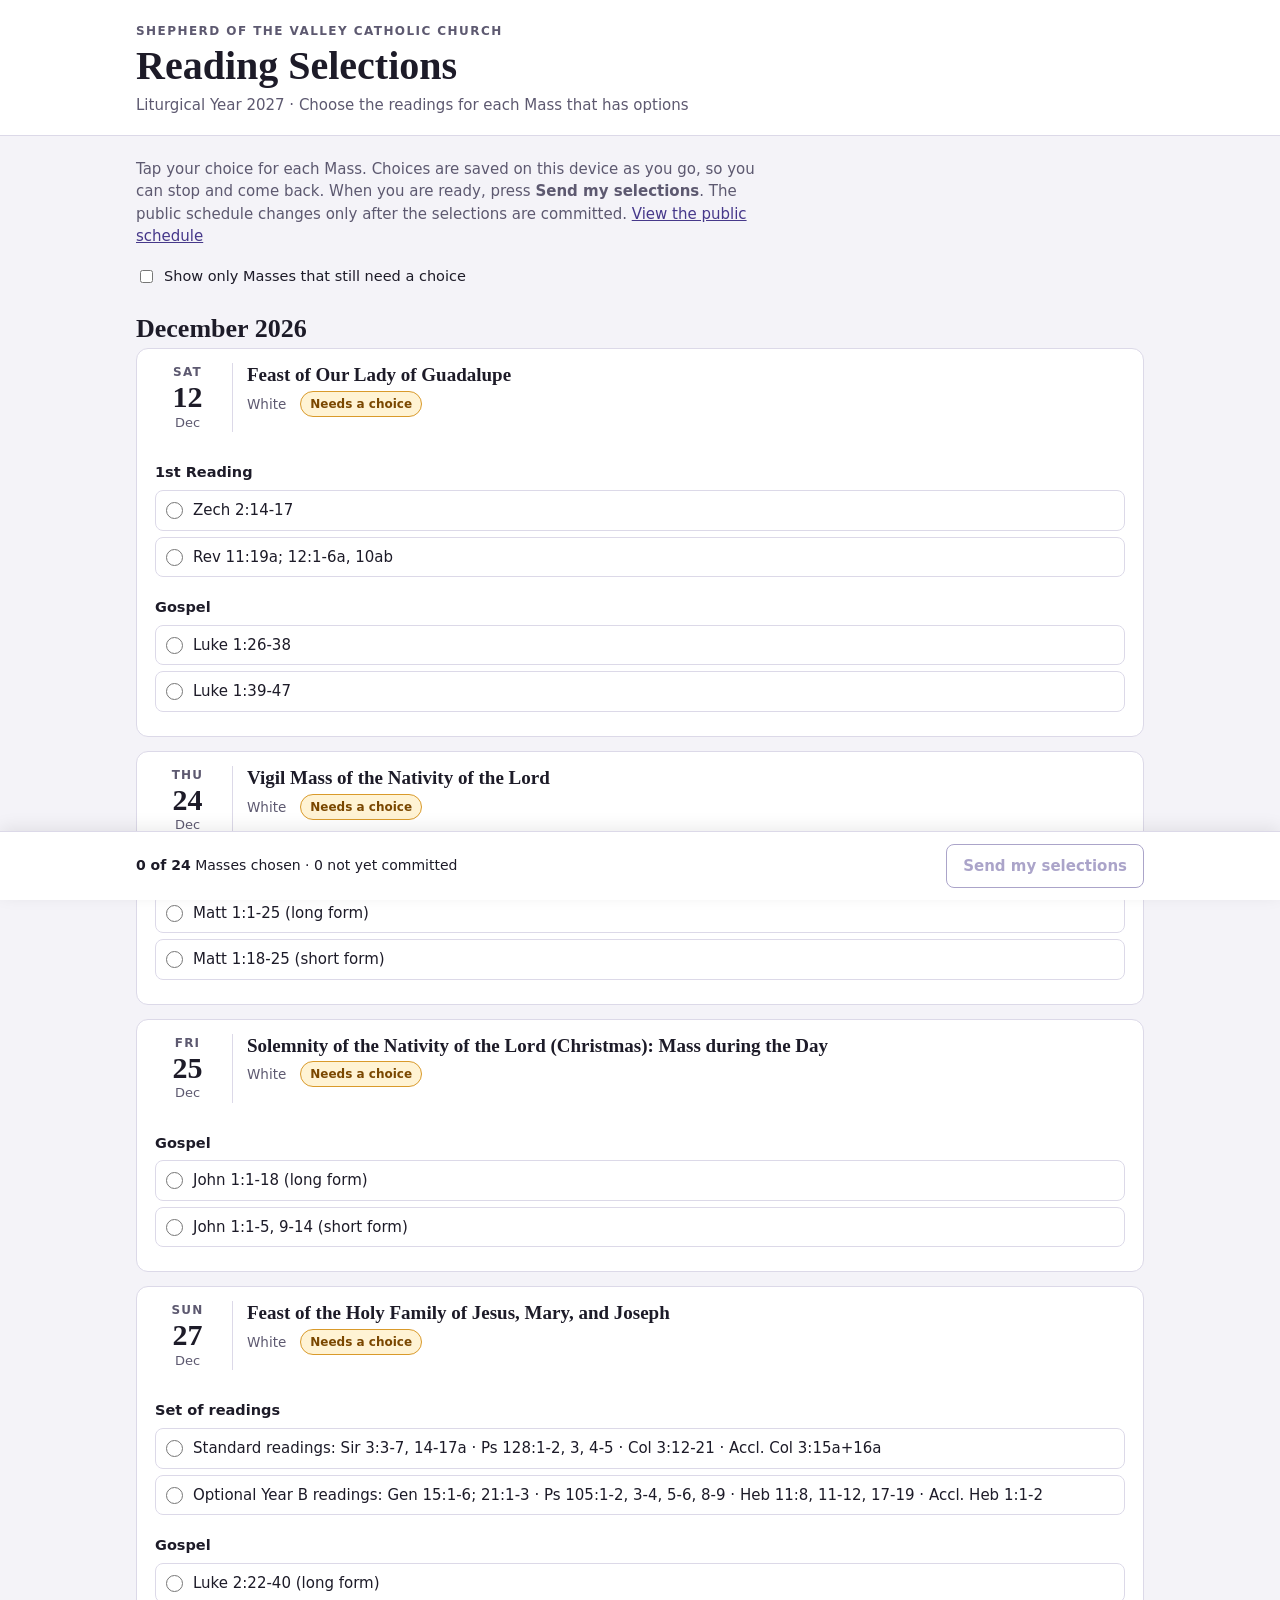
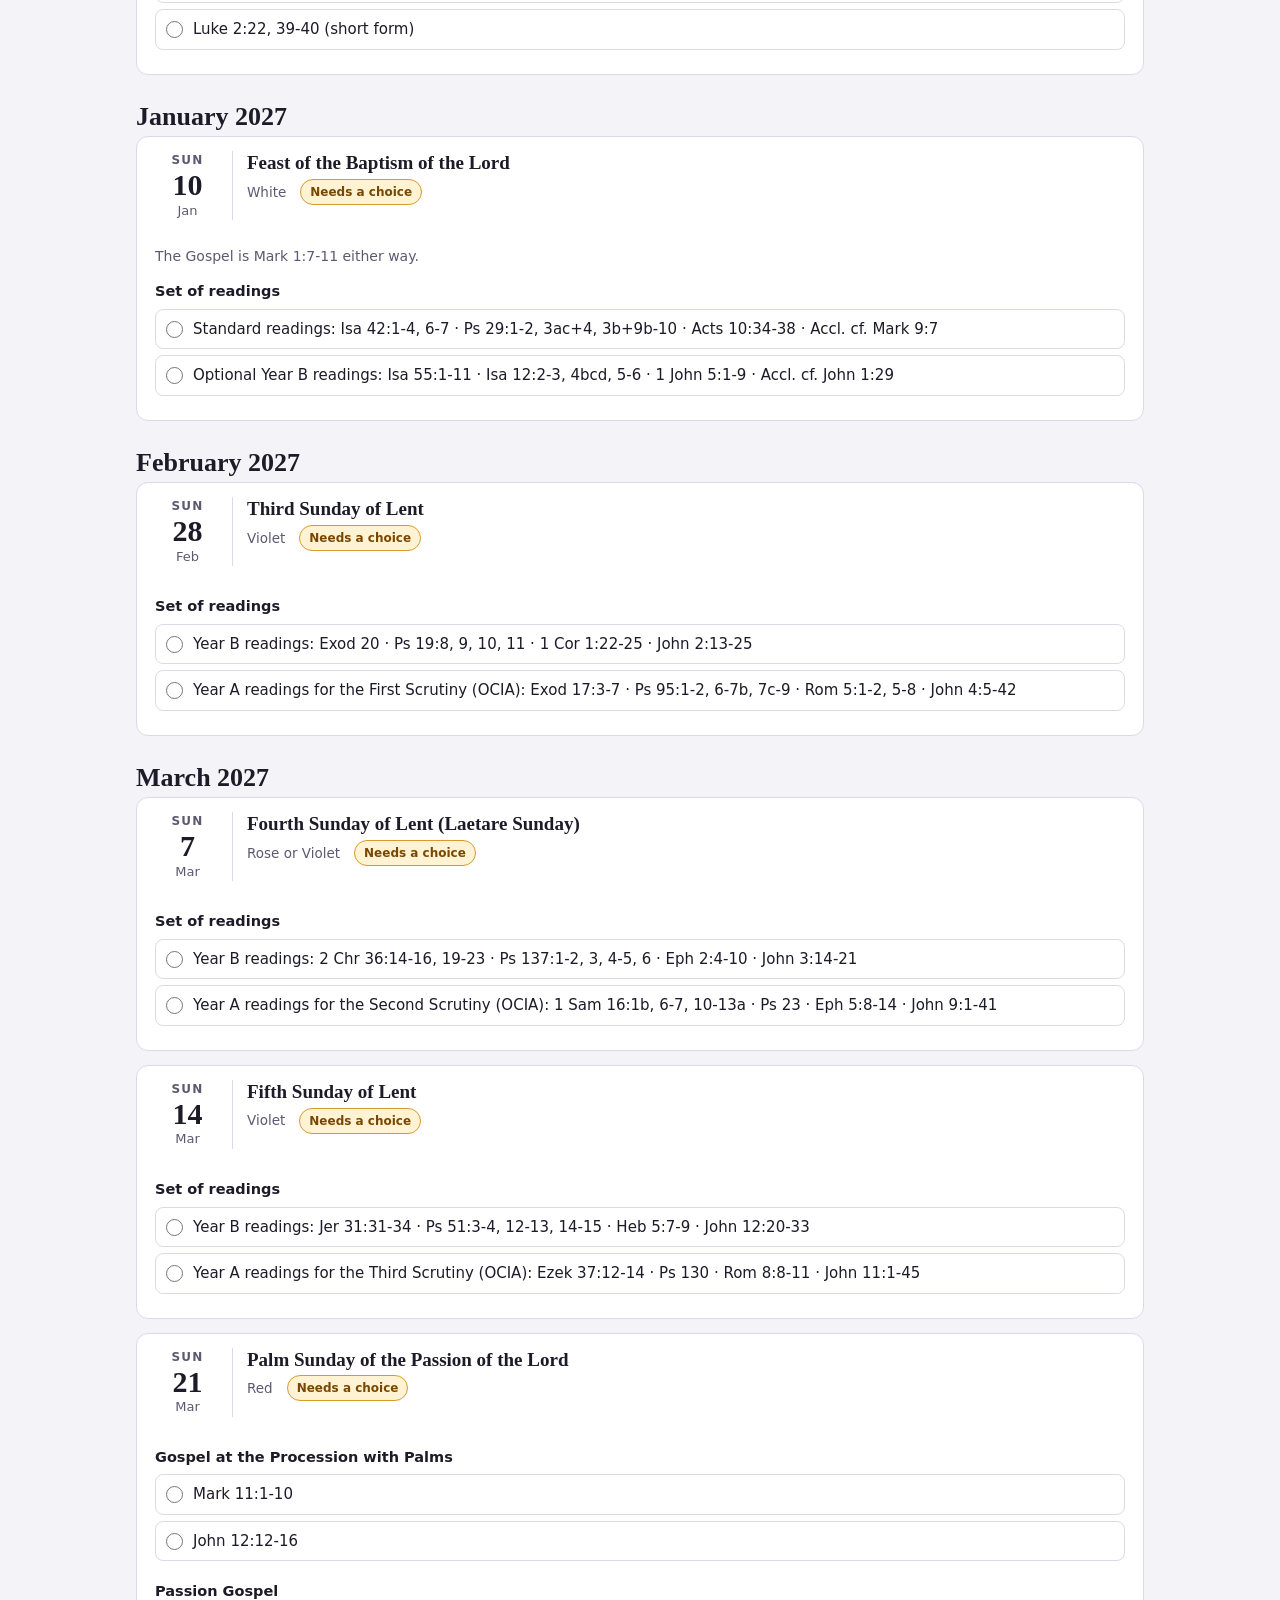
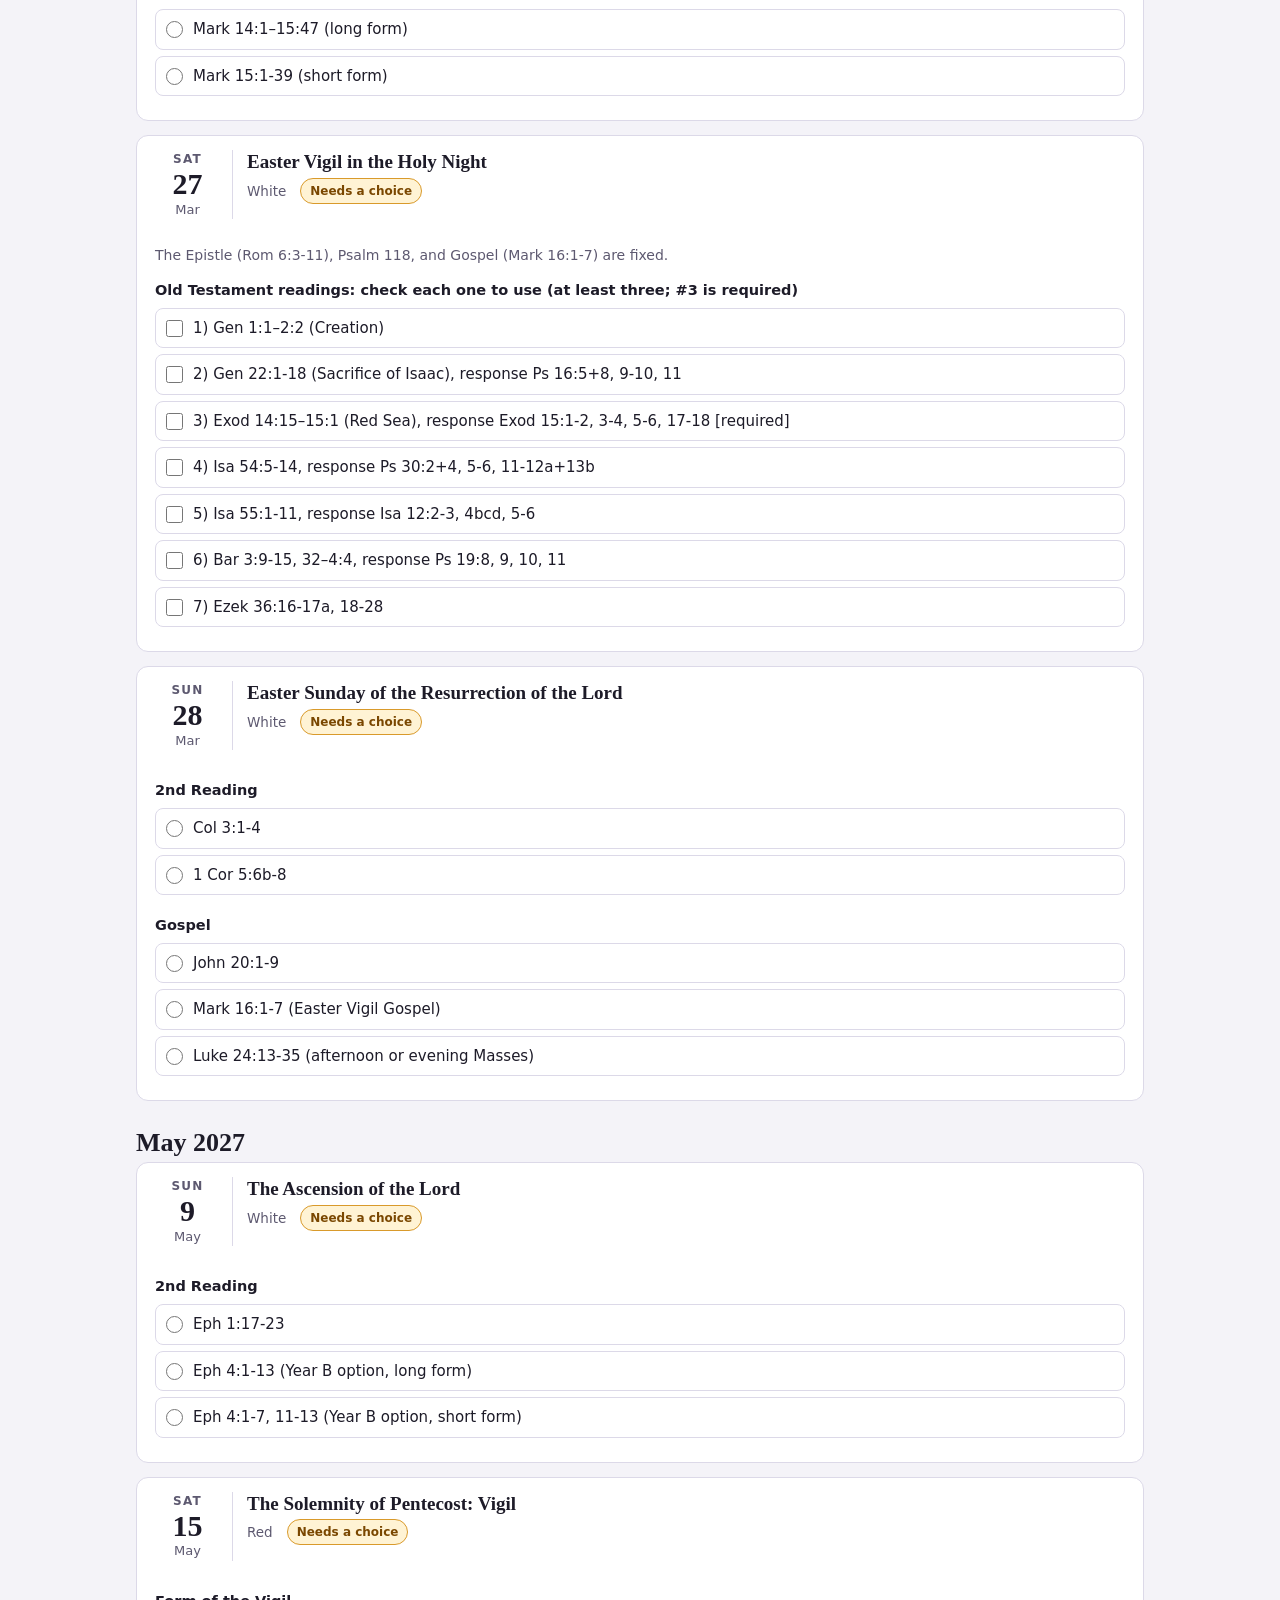
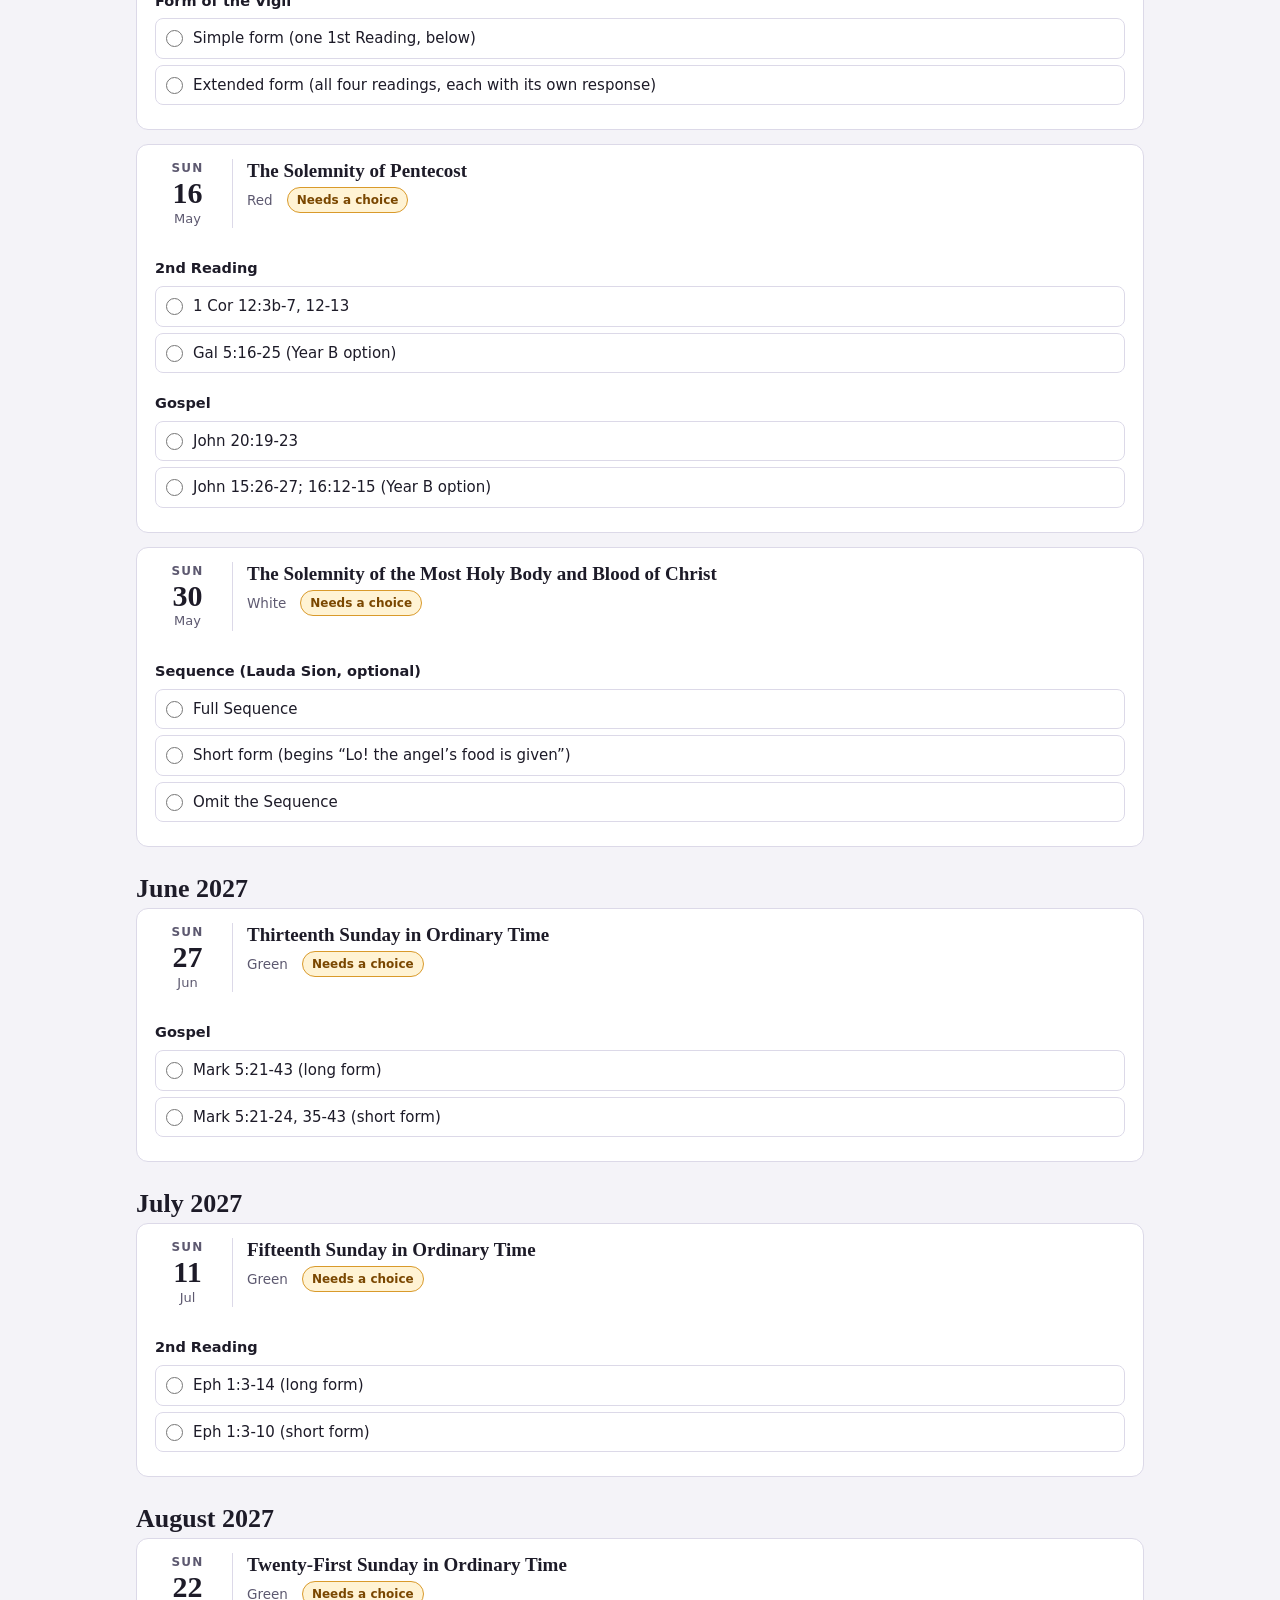
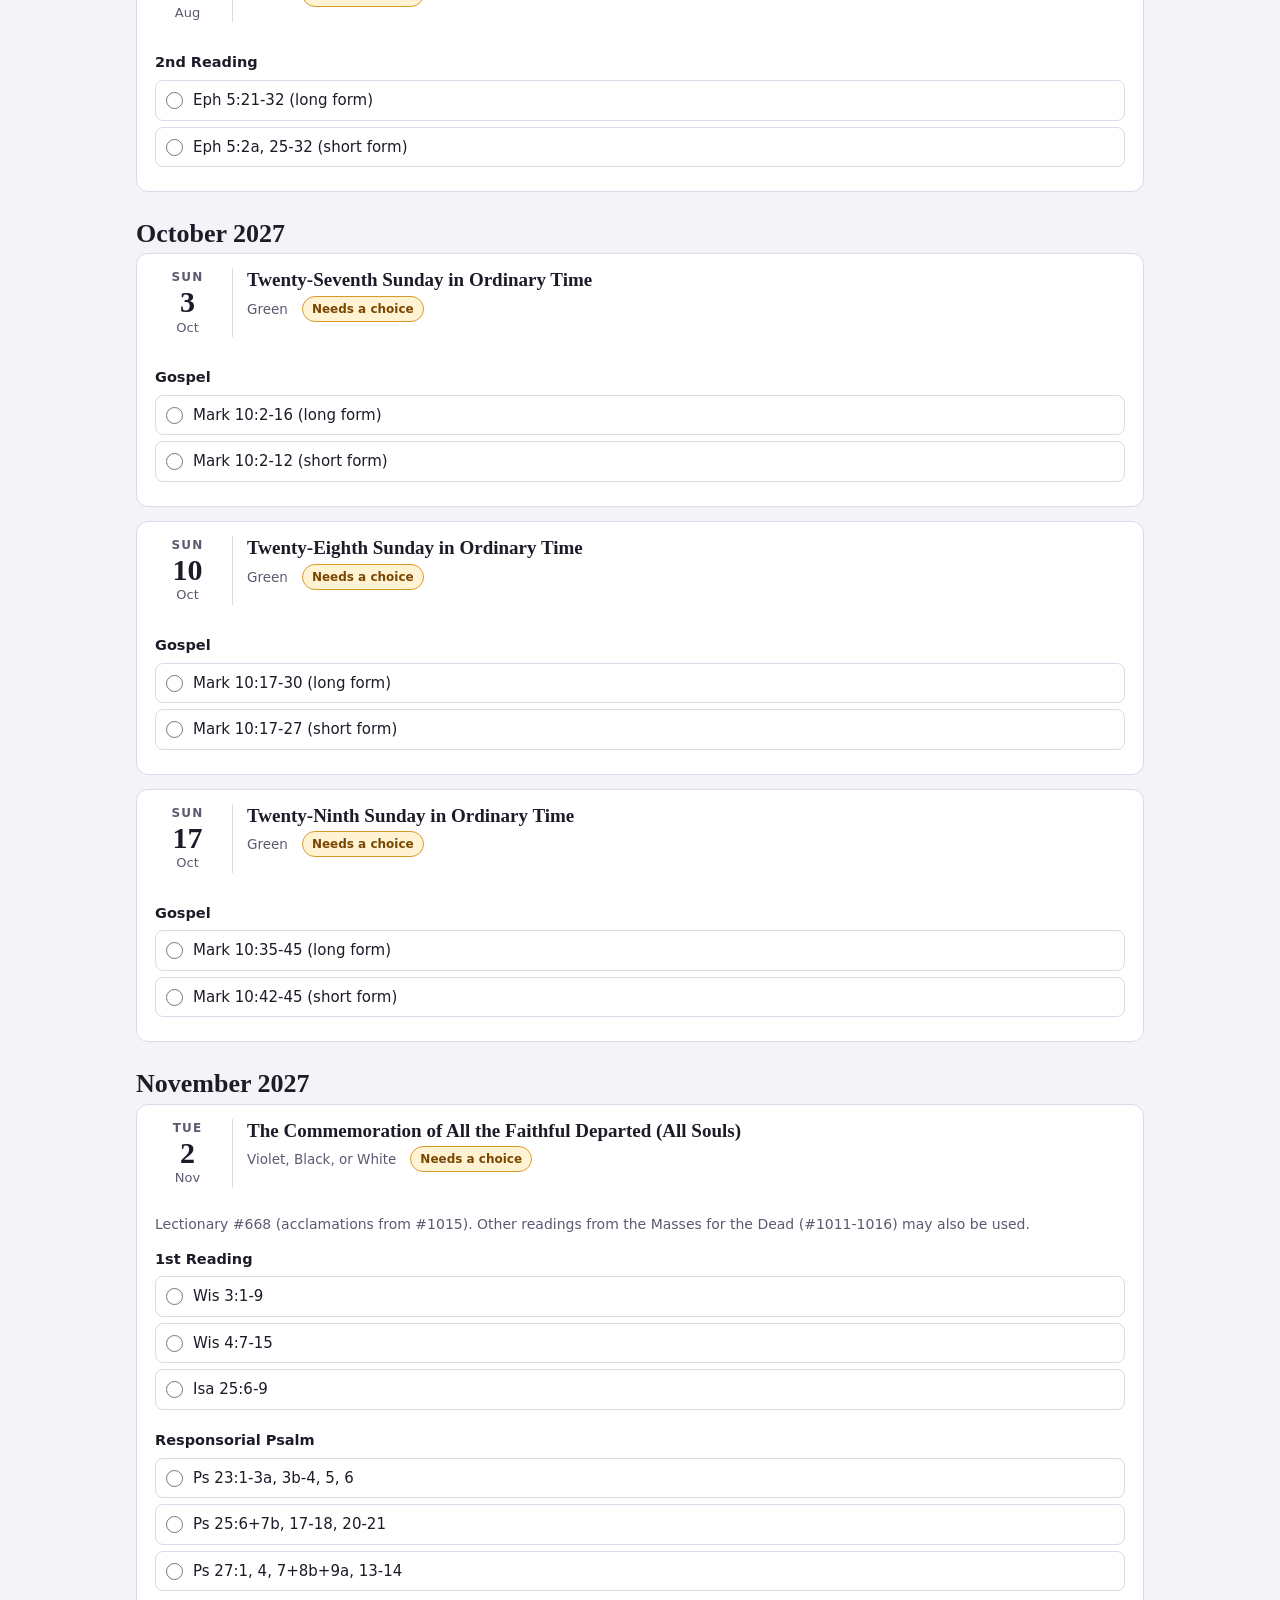
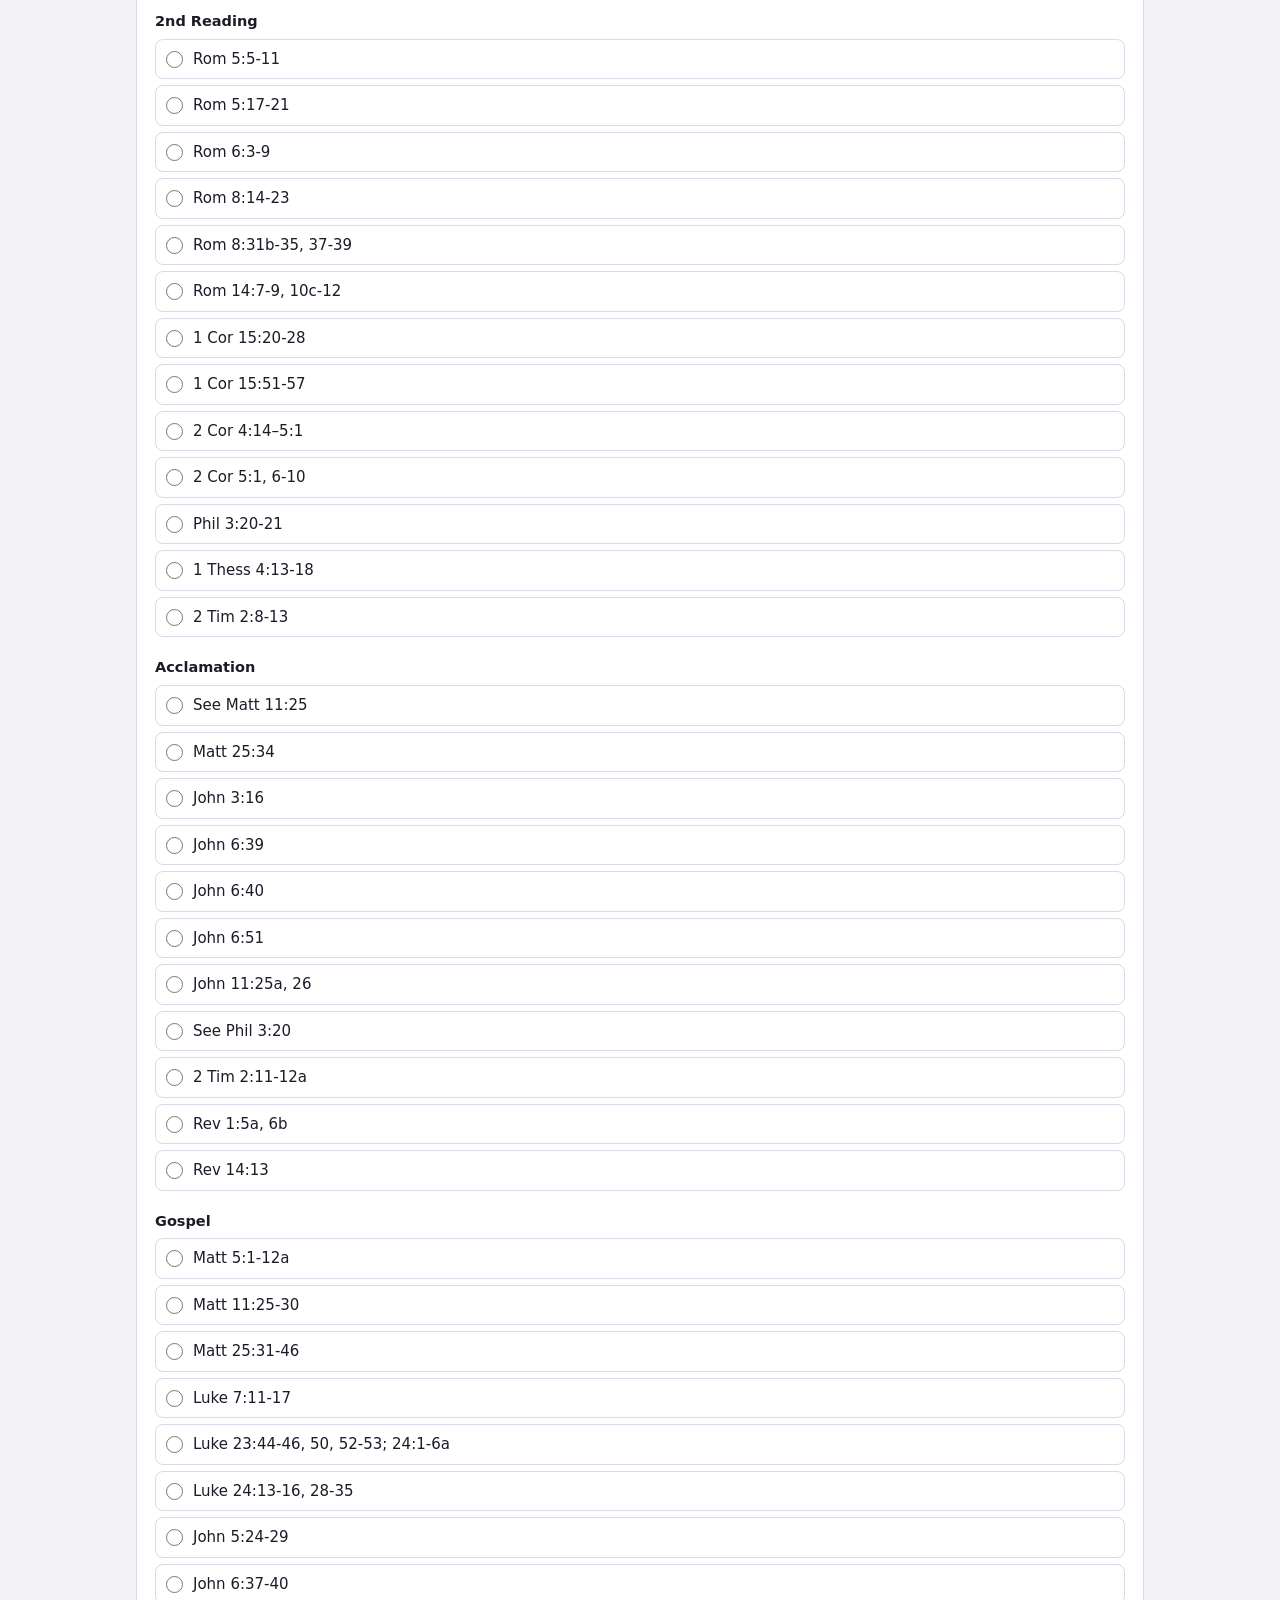
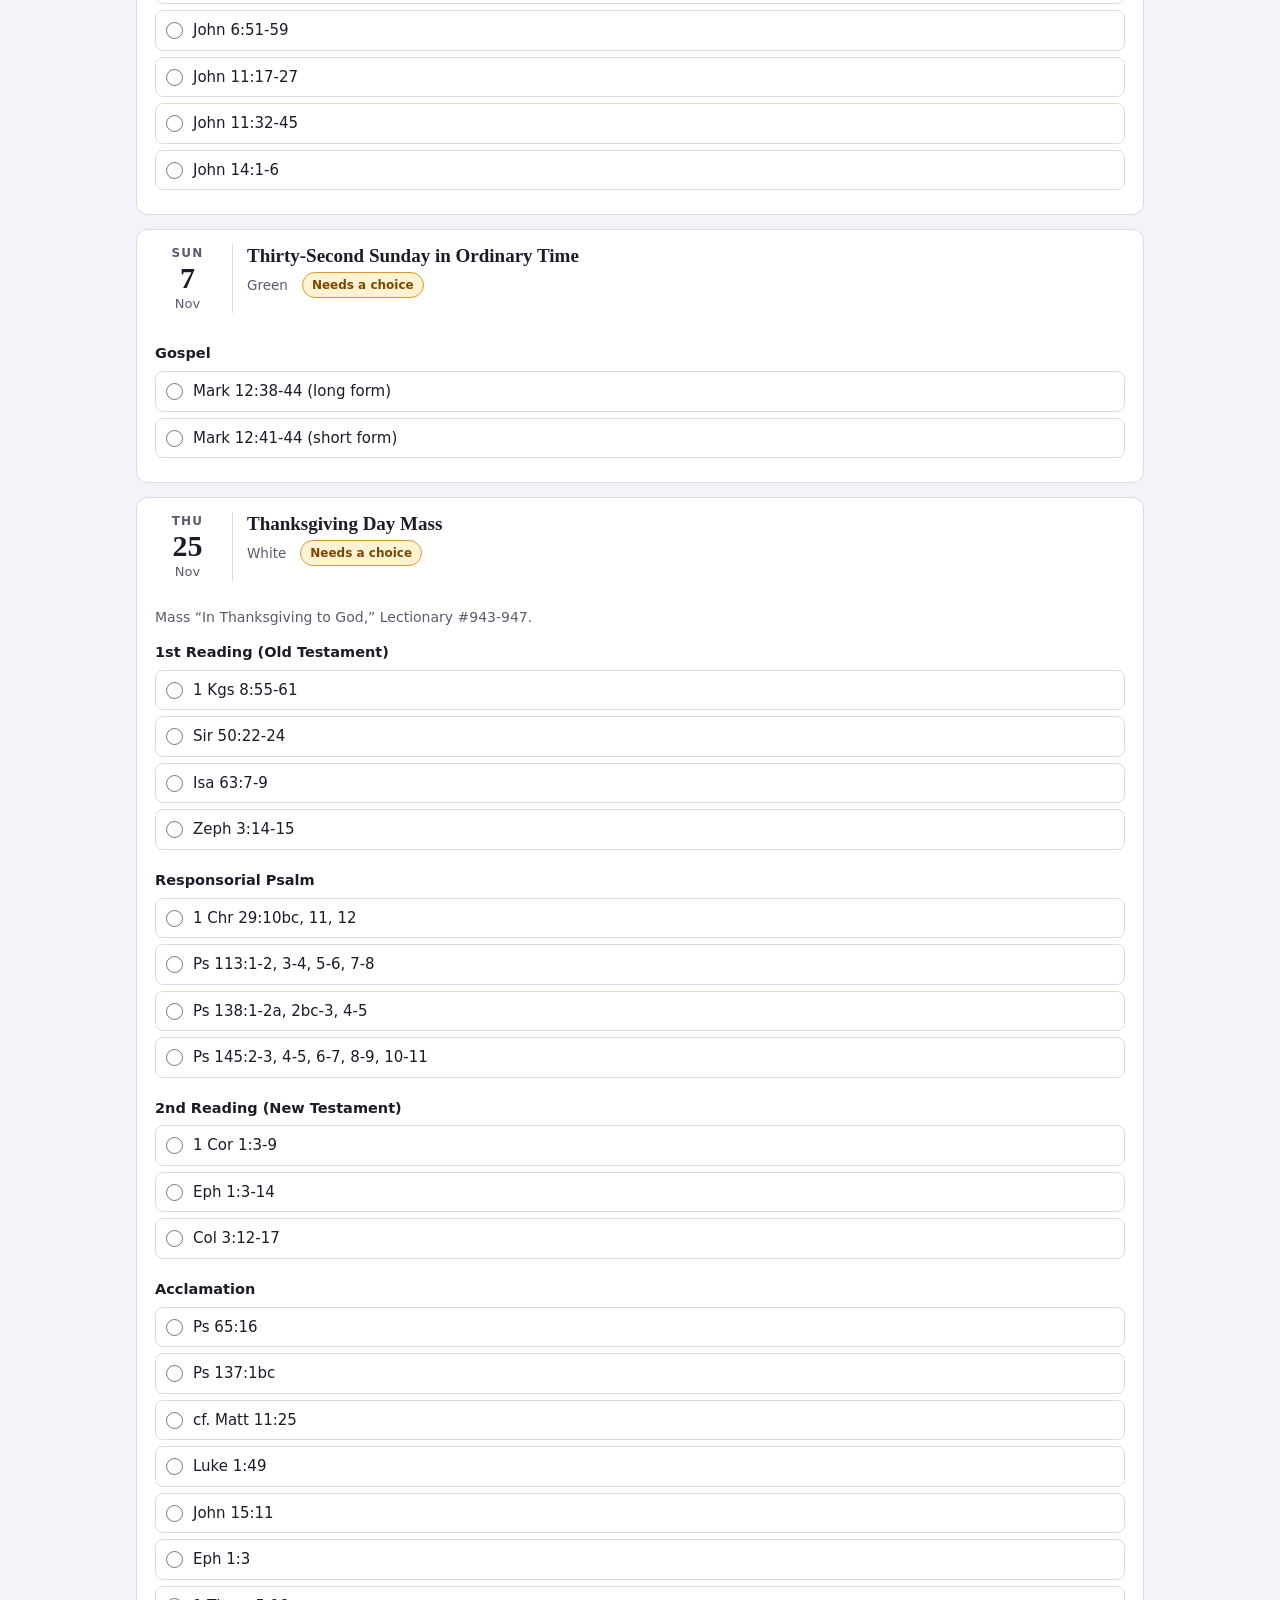
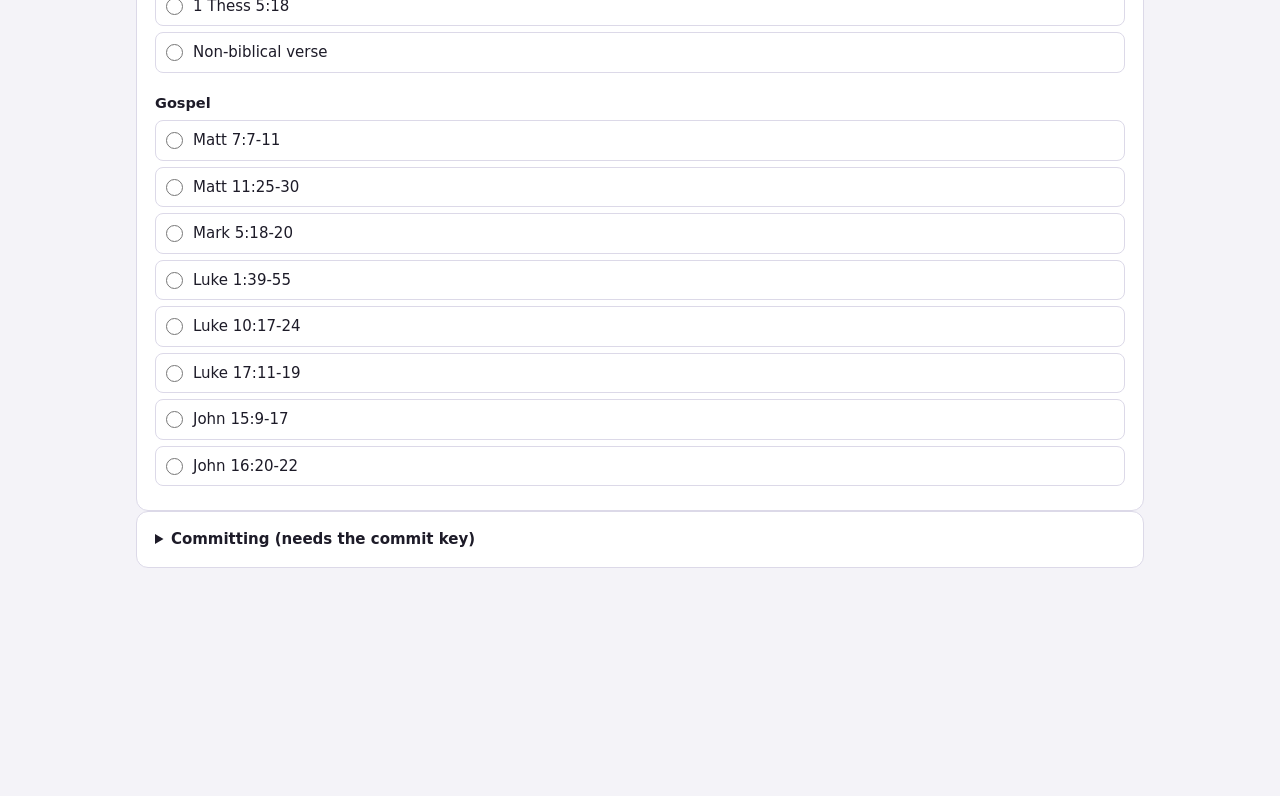
==== selections.html @ 06b0edf5 "Rename the planning page to selections.html Co-Authored-By: Claude Sonnet 5.5 <noreply@anthropic.com" ====
<!doctype html>
<html lang="en">
<head>
<meta charset="utf-8">
<meta name="viewport" content="width=device-width, initial-scale=1">
<meta name="color-scheme" content="light dark">
<meta name="robots" content="noindex, nofollow">
<meta name="referrer" content="no-referrer">
<!-- Limits where this page may send data, since the commit key is kept in this browser. -->
<meta http-equiv="Content-Security-Policy" content="default-src 'self'; script-src 'self' 'unsafe-inline'; style-src 'self' 'unsafe-inline' https://fonts.googleapis.com; font-src https://fonts.gstatic.com; connect-src https://api.github.com; base-uri 'none'; form-action 'none'">
<title>Reading Selections: Liturgical Year 2027</title>
<link rel="preconnect" href="https://fonts.googleapis.com">
<link href="https://fonts.googleapis.com/css2?family=Inter:wght@400;500;600;700&family=Source+Serif+4:opsz,wght@8..60,600;8..60,700&display=swap" rel="stylesheet">
<link rel="stylesheet" href="style.css">
<style>
body { padding-bottom: 150px; }
.msg { border: 1px solid var(--wait-line); background: var(--wait-bg); color: var(--wait-text); border-radius: 10px; padding: 12px 16px; margin-bottom: 14px; }
.msg.ok { background: var(--done-bg); border-color: currentColor; color: inherit; }
.pick { padding: 4px 18px 18px; }
.pick .pn { font-size: 14px; color: var(--muted); margin: 10px 0 0; }
fieldset { border: 0; padding: 0; margin: 14px 0 0; min-width: 0; }
legend { font-weight: 600; font-size: 14.5px; padding: 0; margin-bottom: 6px; }
.opt { display: flex; gap: 10px; align-items: flex-start; padding: 8px 10px; border: 1px solid var(--line); border-radius: 8px; margin-bottom: 6px; cursor: pointer; font-size: 15px; overflow-wrap: anywhere; }
.opt:has(input:checked) { border-color: var(--accent); background: var(--accent-soft); }
.opt input { margin: 3px 0 0; width: 17px; height: 17px; flex: none; accent-color: var(--accent); }
button { font: inherit; font-weight: 600; font-size: 15px; border-radius: 8px; padding: 10px 16px; border: 1px solid var(--accent); background: var(--accent); color: var(--card); cursor: pointer; }
button.alt { background: transparent; color: var(--accent); }
button.link { border: 0; background: none; color: var(--accent); padding: 8px 0 0; font-weight: 500; font-size: 14px; text-decoration: underline; }
button:disabled { opacity: .45; cursor: default; }
.bar { position: fixed; left: 0; right: 0; bottom: 0; background: var(--card); border-top: 1px solid var(--line); box-shadow: 0 -4px 16px rgba(0,0,0,.08); z-index: 20; padding: 12px 0; }
.bar .wrap { display: flex; gap: 10px; align-items: center; flex-wrap: wrap; }
.bar .count { flex: 1 1 220px; font-size: 14px; }
@media (max-width: 520px) { .bar .count { flex-basis: 100%; } .bar button { flex: 1 1 0; padding: 10px 6px; font-size: 14px; } }
textarea, input[type=password] { font: inherit; font-size: 14px; width: 100%; box-sizing: border-box; border: 1px solid var(--line); border-radius: 8px; padding: 10px; background: var(--card); color: inherit; }
textarea { height: 84px; word-break: break-all; }
.panel { background: var(--card); border: 1px solid var(--line); border-radius: 12px; padding: 16px 18px; margin-bottom: 18px; }
.row { display: flex; gap: 10px; flex-wrap: wrap; margin-top: 10px; align-items: center; }
details.panel summary { cursor: pointer; font-weight: 600; }
.tog-row { margin: 0 0 16px; font-size: 14.5px; display: flex; gap: 8px; align-items: center; }
h2.mon { margin-top: 26px; }
[hidden] { display: none !important; }
</style>
</head>
<body>

<header class="mast"><div class="wrap">
  <p class="parish">Shepherd of the Valley Catholic Church</p>
  <h1>Reading Selections</h1>
  <p class="sub">Liturgical Year 2027 · Choose the readings for each Mass that has options</p>
</div></header>

<main><div class="wrap">
  <div id="messages" aria-live="polite"></div>
  <p class="lede">Tap your choice for each Mass. Choices are saved on this device as you go, so you can stop and come back. When you are ready, press <strong>Send my selections</strong>. The public schedule changes only after the selections are committed. <a href="index.html">View the public schedule</a></p>

  <div class="panel" id="send-panel" hidden>
    <strong>Send this link to the person who commits the selections</strong>
    <p style="font-size:14px;margin:6px 0 8px">The link carries your choices. If you change anything afterward, send a new one.</p>
    <textarea id="send-link" readonly aria-label="Link carrying your selections"></textarea>
    <div class="row"><button type="button" id="share" hidden>Share…</button><button type="button" id="copy">Copy link</button><button type="button" class="alt" id="email">Email it</button><button type="button" class="alt" id="close-send">Close</button></div>
  </div>

  <label class="tog-row"><input type="checkbox" id="only-open"> Show only Masses that still need a choice</label>
  <div id="list"></div>

  <details class="panel" id="key-panel">
    <summary>Committing (needs the commit key)</summary>
    <p style="font-size:14px">Only the person holding the key can change the public schedule. The key is kept in this browser only. Do not save it on a shared computer.</p>
    <input type="password" id="key" autocomplete="off" spellcheck="false" aria-label="Commit key" placeholder="Paste the commit key">
    <div class="row"><button type="button" id="save-key">Use this key</button><button type="button" class="alt" id="forget-key">Forget key</button><span id="key-state" style="font-size:14px"></span></div>
  </details>
</div></main>

<div class="bar"><div class="wrap">
  <div class="count" id="count"></div>
  <button type="button" class="alt" id="send">Send my selections</button>
  <button type="button" id="commit" hidden>Commit to public page</button>
</div></div>

<script src="data.js"></script>
<script src="resolve.js"></script>
<script>
'use strict';
const API = 'https://api.github.com/repos/Liberty-Pro/liturgy-schedule';
const FILE = API + '/contents/selections.js';
const PICKS_STORE = 'sovcLiturgy.picks', KEY_STORE = 'sovcLiturgy.commitKey';
const R = window.Readings;
const MASSES = MONTHS.flatMap(m => m.e).filter(x => x.sl);
const MO = ['Jan','Feb','Mar','Apr','May','Jun','Jul','Aug','Sep','Oct','Nov','Dec'];
const $ = id => document.getElementById(id);
const esc = s => String(s).replace(/[&<>"]/g, c => ({'&':'&amp;','<':'&lt;','>':'&gt;','"':'&quot;'}[c]));
const has = (o, k) => Object.prototype.hasOwnProperty.call(o, k);
const when = d => { const [y, m, n] = d.split('-').map(Number); return `${WD[new Date(Date.UTC(y, m - 1, n)).getUTCDay()]}, ${MO[m - 1]} ${n}`; };
const label = x => `${when(x.d)}: ${x.f}`;

let published = {};   /* what the public page shows */
let picks = {};       /* choices made on this device that differ from (or are not yet) published */
let key = '';
let busy = false;

/* ---------- storage ---------- */
function read(name) { try { return localStorage.getItem(name); } catch (e) { return null; } }
function write(name, value) {
  try { value === null ? localStorage.removeItem(name) : localStorage.setItem(name, value); return true; }
  catch (e) { message('This browser is not letting the page save. Send your selections before closing it.'); return false; }
}
const savePicks = () => write(PICKS_STORE, JSON.stringify(picks));
const current = x => has(picks, x.d) ? picks[x.d] : (published[x.d] || R.emptyPick(x));
const differs = x => has(picks, x.d) && !R.same(x, picks[x.d], published[x.d] || R.emptyPick(x));

function message(text, ok) {
  const div = document.createElement('div');
  div.className = 'msg' + (ok ? ' ok' : '');
  div.textContent = text;
  $('messages').replaceChildren(div);
  div.scrollIntoView({ block: 'nearest' });
}

/* ---------- screen ---------- */
function status(x) {
  const p = current(x);
  if (differs(x)) {
    if (R.isEmpty(x, p)) return ['pend', 'Cleared, not yet committed'];
    return R.isComplete(x, p) ? ['pend', 'Chosen, not yet committed'] : ['pend', 'Incomplete'];
  }
  return published[x.d] && R.isComplete(x, published[x.d]) ? ['ok', 'On the public page'] : ['pend', 'Needs a choice'];
}
function cardInner(x) {
  const p = R.clean(x, current(x)), vis = R.visible(x, p), [cls, text] = status(x);
  const groups = x.sl.map(([name, opts, multi], g) => !vis[g] ? '' :
    `<fieldset><legend>${esc(name)}</legend>${opts.map((o, i) =>
      `<label class="opt"><input type="${multi ? 'checkbox' : 'radio'}" id="o-${x.d}-${g}-${i}" name="g-${x.d}-${g}" data-d="${x.d}" data-g="${g}" data-i="${i}" ${p[g].includes(i) ? 'checked' : ''}><span>${esc(o)}</span></label>`).join('')}</fieldset>`).join('');
  return `<div class="cel-h"><div class="date"><div class="wd">${when(x.d).slice(0, 3)}</div><div class="dn">${Number(x.d.slice(8))}</div><div class="mo">${MO[Number(x.d.slice(5, 7)) - 1]}</div></div>
    <div><h3 class="feast">${esc(x.f)}</h3><div class="meta"><span>${esc(x.c)}</span><span class="pill ${cls}">${text}</span></div></div></div>
    <div class="pick">${x.pn ? `<p class="pn">${esc(x.pn)}</p>` : ''}${groups}
    ${R.isEmpty(x, p) ? '' : `<button type="button" class="link" data-clear="${x.d}">Clear this Mass</button>`}
    ${differs(x) && published[x.d] ? `<button type="button" class="link" data-undo="${x.d}" style="margin-left:16px">Go back to the published choice</button>` : ''}</div>`;
}
function renderList() {
  const only = $('only-open').checked;
  const html = MONTHS.map(m => {
    const list = m.e.filter(x => x.sl && (!only || !R.isComplete(x, current(x))));
    return list.length ? `<h2 class="mon">${esc(m.name)}</h2><div class="cards">${list.map(x => `<article class="cel" id="c-${x.d}">${cardInner(x)}</article>`).join('')}</div>` : '';
  }).join('');
  $('list').innerHTML = html || '<div class="empty">Every Mass has a choice.</div>';
  renderBar();
}
function renderBar() {
  const done = MASSES.filter(x => R.isComplete(x, current(x))).length;
  const c = R.changes(MASSES, picks, published);
  const waiting = c.set.length + c.remove.length;
  $('count').innerHTML = `<strong>${done} of ${MASSES.length}</strong> Masses chosen · ${waiting} not yet committed${c.incomplete.length ? ` · ${c.incomplete.length} incomplete` : ''}`;
  $('send').disabled = !MASSES.some(differs);
  $('commit').hidden = !key;
  $('commit').disabled = busy || !waiting;
  $('key-state').textContent = key ? 'A key is saved on this device.' : 'No key on this device.';
}
/* Redraw one card in place so the page does not jump. */
function refresh(d, focusId) {
  const x = MASSES.find(m => m.d === d), card = $('c-' + d);
  if (card) card.innerHTML = cardInner(x);
  if (focusId && $(focusId)) $(focusId).focus({ preventScroll: true });
  renderBar();
}

$('list').addEventListener('change', e => {
  const t = e.target, d = t.dataset.d;
  if (!d) return;
  const x = MASSES.find(m => m.d === d), g = Number(t.dataset.g), i = Number(t.dataset.i);
  const p = R.clean(x, current(x));
  p[g] = x.sl[g][2] ? (t.checked ? p[g].concat(i) : p[g].filter(n => n !== i)) : [i];
  picks[d] = R.clean(x, p);
  savePicks(); $('send-panel').hidden = true;
  refresh(d, t.id);
});
$('list').addEventListener('click', e => {
  const clear = e.target.dataset.clear, undo = e.target.dataset.undo;
  if (clear) { picks[clear] = R.emptyPick(MASSES.find(m => m.d === clear)); }
  else if (undo) { delete picks[undo]; }
  else return;
  savePicks(); $('send-panel').hidden = true;
  refresh(clear || undo);
});
$('only-open').addEventListener('change', renderList);

/* ---------- sending selections as a link ---------- */
const encode = o => btoa(JSON.stringify(o)).replace(/\+/g, '-').replace(/\//g, '_').replace(/=+$/, '');
const decode = s => JSON.parse(atob(s.replace(/-/g, '+').replace(/_/g, '/')));

$('send').addEventListener('click', () => {
  const out = {};
  MASSES.filter(differs).forEach(x => { out[x.d] = R.clean(x, picks[x.d]); });
  $('send-link').value = location.href.split('#')[0] + '#s=' + encode(out);
  $('share').hidden = !navigator.share;
  $('send-panel').hidden = false;
  $('send-panel').scrollIntoView({ block: 'start', behavior: 'smooth' });
});
$('copy').addEventListener('click', async () => {
  try { await navigator.clipboard.writeText($('send-link').value); message('Link copied. Paste it into a text or email.', true); }
  catch (e) { $('send-link').select(); message('Could not copy automatically. The link is selected: copy it by hand.'); }
});
$('share').addEventListener('click', () => {
  navigator.share({ title: 'Reading selections', url: $('send-link').value }).catch(() => { /* viewer closed the share sheet */ });
});
$('email').addEventListener('click', () => {
  location.href = 'mailto:?subject=' + encodeURIComponent('Reading selections') + '&body=' + encodeURIComponent('Open this link to review the reading selections:\n\n' + $('send-link').value);
});
$('close-send').addEventListener('click', () => { $('send-panel').hidden = true; });

/* Load choices that arrived in a link, then remove them from the address so a reload cannot re-apply them. */
function receive() {
  if (!location.hash.startsWith('#s=')) return;
  const raw = location.hash.slice(3);
  history.replaceState(null, '', location.pathname + location.search);
  let incoming;
  try { incoming = decode(raw); if (!incoming || typeof incoming !== 'object') throw new Error(); }
  catch (e) { message('That link is damaged or cut off. Ask for it to be sent again.'); return; }
  const found = MASSES.filter(x => has(incoming, x.d));
  const clash = found.filter(x => differs(x) && !R.same(x, picks[x.d], incoming[x.d]));
  if (clash.length && !confirm(`This link has different choices from ones saved on this device for:\n\n${clash.map(label).join('\n')}\n\nReplace the saved choices with the ones in the link?`)) {
    message('The link was not loaded. Your saved choices are unchanged.'); return;
  }
  found.forEach(x => { picks[x.d] = R.clean(x, incoming[x.d]); });
  savePicks(); renderList();
  message(`Loaded selections for ${found.length} Mass${found.length === 1 ? '' : 'es'} from the link. Review them below.`, true);
}
window.addEventListener('hashchange', receive);

/* ---------- committing ---------- */
async function github(url, token, options) {
  let res;
  try {
    res = await fetch(url, { cache: 'no-store', ...options, headers: { Accept: 'application/vnd.github+json', Authorization: 'Bearer ' + token } });
  } catch (e) { throw new Error('Could not reach GitHub. Check the internet connection and try again.'); }
  if (res.ok) return res.json();
  const err = new Error(
    res.status === 401 ? 'GitHub did not accept the key. It may be mistyped or expired.' :
    res.status === 403 || res.status === 404 ? 'This key is not allowed to change the schedule. It needs Contents: Read and write on liturgy-schedule.' :
    'GitHub returned an error (' + res.status + '). Try again.');
  err.status = res.status;
  throw err;
}
async function fetchPublished(token) {
  const file = await github(FILE + '?ref=main', token);
  const bytes = Uint8Array.from(atob(file.content.replace(/\s/g, '')), c => c.charCodeAt(0));
  return { sel: R.parseSel(new TextDecoder().decode(bytes)), sha: file.sha };
}
const toBase64 = text => btoa(Array.from(new TextEncoder().encode(text), b => String.fromCharCode(b)).join(''));
/* Long "set of readings" options are cut to their name in the confirmation box. */
const short = o => /readings[^:]*:/.test(o) ? o.split(':')[0] : o;
const summary = (x, pick) => `${label(x)}\n   ` + R.shown(x, pick).map((chosen, g) => chosen.map(i => short(x.sl[g][1][i])).join('; ')).filter(Boolean).join(' | ');

async function commit(retried) {
  const live = await fetchPublished(key);
  published = live.sel;
  const c = R.changes(MASSES, picks, published);
  renderList();
  if (!c.set.length && !c.remove.length) { message('Nothing new to commit: the public page already has these choices.', true); return; }
  const lines = c.set.map(x => summary(x, picks[x.d]) + (published[x.d] ? '\n   (replaces the published choice)' : ''))
    .concat(c.remove.map(x => label(x) + '\n   REMOVE the published choice (back to Awaiting Fr.)'));
  const skipped = c.incomplete.length ? `\n\nNot included because incomplete: ${c.incomplete.map(x => when(x.d)).join(', ')}` : '';
  if (!confirm(`Commit ${lines.length} change${lines.length === 1 ? '' : 's'} to the public page?\n\n${lines.join('\n\n')}${skipped}`)) return;
  const next = { ...published };
  c.set.forEach(x => { next[x.d] = R.shown(x, picks[x.d]); });
  c.remove.forEach(x => { delete next[x.d]; });
  const changed = c.set.concat(c.remove);
  try {
    await github(FILE, key, { method: 'PUT', body: JSON.stringify({
      message: 'Reading selections: ' + changed.map(x => when(x.d).slice(5)).join(', '),
      content: toBase64(R.serializeSel(next)), sha: live.sha, branch: 'main' }) });
  } catch (e) {
    /* Someone else committed between our read and write: read again and retry once. */
    if ((e.status === 409 || e.status === 422) && !retried) return commit(true);
    throw e;
  }
  published = next;
  changed.forEach(x => { delete picks[x.d]; });
  savePicks(); renderList();
  message(`Committed ${changed.length} change${changed.length === 1 ? '' : 's'}. The public page usually updates within a few minutes.`, true);
}
$('commit').addEventListener('click', async () => {
  if (busy) return;
  busy = true; $('commit').textContent = 'Committing…'; renderBar();
  try { await commit(false); }
  catch (e) { message(e.message + ' Nothing was committed.'); }
  busy = false; $('commit').textContent = 'Commit to public page'; renderBar();
});

$('save-key').addEventListener('click', async () => {
  const value = $('key').value.trim();
  if (!value) { message('Paste the key first.'); return; }
  try {
    const live = await fetchPublished(value);
    key = value; published = live.sel;
    write(KEY_STORE, key); $('key').value = ''; renderList();
    message('Key saved on this device. GitHub confirms it can read the schedule; write permission is checked when you commit.', true);
  } catch (e) { message(e.message + ' The key was not saved.'); }
});
$('forget-key').addEventListener('click', () => { key = ''; write(KEY_STORE, null); $('key').value = ''; renderBar(); message('The key was removed from this device.', true); });

/* ---------- start ---------- */
async function start() {
  published = window.SEL || {};
  try { picks = JSON.parse(read(PICKS_STORE)) || {}; } catch (e) { picks = {}; }
  key = read(KEY_STORE) || '';
  if (key) {
    /* The key holder reads GitHub directly, which is current even while the public page is still updating. */
    try { published = (await fetchPublished(key)).sel; }
    catch (e) { message(e.message); }
  }
  /* Forget saved choices that the public page now matches, so later published changes show through. */
  MASSES.forEach(x => { if (has(picks, x.d) && !differs(x)) delete picks[x.d]; });
  savePicks(); renderList(); receive();
}
/* The timestamp stops the browser from showing an old copy of the committed choices. */
const loader = document.createElement('script');
loader.src = 'selections.js?t=' + Date.now();
loader.onload = start;
loader.onerror = () => { message('Could not load the published choices. Reload the page to try again.'); };
document.head.appendChild(loader);
</script>
</body>
</html>
---- style.css ----
/* Layout: sticky month navigation over one reading column. Each celebration is a card: feast header, then the five readings, then (if needed) an amber "Awaiting Fr." panel listing the options. */
:root {
  --bg: #f4f3f8;
  --card: #ffffff;
  --line: #dcd9e8;
  --text: #1d1b28;
  --muted: #5d5970;
  --accent: #46388a;
  --accent-soft: #e9e6f7;
  --wait-bg: #fff3d4;
  --wait-line: #d99a2b;
  --wait-text: #7a4700;
  --done-bg: #e3f3e8;
  --done-text: #1f6a3a;
  --head: "Source Serif 4", Georgia, "Times New Roman", serif;
  --body: "Inter", system-ui, -apple-system, "Segoe UI", Roboto, Arial, sans-serif;
}
@media (prefers-color-scheme: dark) {
  :root:not([data-theme="light"]) {
    --bg: #14131b; --card: #1e1c29; --line: #38344d; --text: #ecebf4; --muted: #a9a5bf;
    --accent: #b9acff; --accent-soft: #2b2745;
    --wait-bg: #3b2d0f; --wait-line: #a77a1f; --wait-text: #f3cd78;
    --done-bg: #17321f; --done-text: #86d4a0;
    color-scheme: dark;
  }
}
:root[data-theme="dark"] {
  --bg: #14131b; --card: #1e1c29; --line: #38344d; --text: #ecebf4; --muted: #a9a5bf;
  --accent: #b9acff; --accent-soft: #2b2745;
  --wait-bg: #3b2d0f; --wait-line: #a77a1f; --wait-text: #f3cd78;
  --done-bg: #17321f; --done-text: #86d4a0;
  color-scheme: dark;
}
* { box-sizing: border-box; }
body { background: var(--bg); color: var(--text); font-family: var(--body); font-size: 15px; line-height: 1.5; margin: 0; }
body::before { content: ""; position: fixed; inset: 0 0 auto; height: env(safe-area-inset-top, 0px); background: var(--card); z-index: 30; }
.wrap { max-width: 1040px; margin: 0 auto; padding-left: max(16px, env(safe-area-inset-left, 0px)); padding-right: max(16px, env(safe-area-inset-right, 0px)); }
a { color: var(--accent); }

/* Masthead */
.mast { background: var(--card); border-bottom: 1px solid var(--line); }
.mast .wrap { padding-block: 22px 18px; }
.parish { font-size: 12px; letter-spacing: .12em; text-transform: uppercase; color: var(--muted); font-weight: 600; margin: 0 0 4px; }
h1 { font-family: var(--head); font-size: clamp(28px, 5vw, 40px); line-height: 1.1; margin: 0 0 6px; font-weight: 700; text-wrap: balance; }
.sub { color: var(--muted); margin: 0; }

/* Sticky navigation */
nav { position: sticky; top: env(safe-area-inset-top, 0px); z-index: 20; background: var(--card); border-bottom: 1px solid var(--line); }
nav .wrap { display: flex; gap: 6px; overflow-x: auto; padding-block: 8px; scrollbar-width: thin; }
nav a { flex: none; text-decoration: none; color: var(--text); padding: 7px 12px; border-radius: 8px; font-weight: 500; font-size: 14px; display: inline-flex; align-items: center; gap: 6px; border: 1px solid transparent; }
nav a:hover { background: var(--accent-soft); }
nav a[aria-current="page"] { background: var(--accent); color: var(--card); }
nav a:focus-visible, .btn:focus-visible, input:focus-visible + .tog, .mcard:focus-visible { outline: 2px solid var(--accent); outline-offset: 2px; }
.dot-n { font-size: 11px; font-weight: 700; min-width: 20px; padding: 1px 6px; border-radius: 99px; background: var(--wait-bg); color: var(--wait-text); border: 1px solid var(--wait-line); text-align: center; }
nav a[aria-current="page"] .dot-n { background: var(--wait-bg); }
nav .sep { flex: none; width: 1px; background: var(--line); margin: 4px 4px; }

main { padding-block: 22px 60px; }
h2 { font-family: var(--head); font-size: 26px; margin: 0 0 4px; line-height: 1.2; text-wrap: balance; }
.lede { color: var(--muted); margin: 0 0 18px; max-width: 65ch; }

/* Status banner */
.banner { background: var(--wait-bg); border: 1px solid var(--wait-line); color: var(--wait-text); border-radius: 12px; padding: 16px 18px; display: flex; gap: 16px; align-items: center; flex-wrap: wrap; margin-bottom: 22px; }
.banner strong { font-size: 17px; }
.banner p { margin: 2px 0 0; }
.banner .big { font-family: var(--head); font-size: 44px; font-weight: 700; line-height: 1; }
.banner .txt { flex: 1 1 260px; min-width: 0; }
.btn { display: inline-block; background: var(--accent); color: var(--card); text-decoration: none; padding: 9px 16px; border-radius: 8px; font-weight: 600; font-size: 14px; }

/* Home: month grid */
.grid { display: grid; grid-template-columns: repeat(auto-fill, minmax(230px, 1fr)); gap: 12px; margin-bottom: 28px; }
.mcard { display: flex; flex-direction: column; gap: 6px; background: var(--card); border: 1px solid var(--line); border-radius: 12px; padding: 14px 16px; text-decoration: none; color: var(--text); min-width: 0; }
.mcard:hover { border-color: var(--accent); }
.mcard .mn { font-family: var(--head); font-size: 20px; font-weight: 600; }
.mcard .mb { color: var(--muted); font-size: 13.5px; flex: 1; }
.pill { display: inline-block; font-size: 12px; font-weight: 600; padding: 3px 9px; border-radius: 99px; align-self: flex-start; }
.pill.pend { background: var(--wait-bg); color: var(--wait-text); border: 1px solid var(--wait-line); }
.pill.ok { background: var(--done-bg); color: var(--done-text); border: 1px solid transparent; }

.key { background: var(--card); border: 1px solid var(--line); border-radius: 12px; padding: 16px 18px; display: grid; gap: 14px; }
.key h3 { font-size: 13px; letter-spacing: .08em; text-transform: uppercase; color: var(--muted); margin: 0 0 6px; }
.key-cols { display: grid; grid-template-columns: repeat(auto-fit, minmax(260px, 1fr)); gap: 18px; }
.key p { margin: 0 0 6px; }
.swatches { display: flex; flex-wrap: wrap; gap: 8px 16px; }
.sw { display: inline-flex; align-items: center; gap: 6px; }

/* Liturgical color dots */
.cd { display: inline-block; width: 12px; height: 12px; border-radius: 50%; border: 1px solid rgba(0,0,0,.35); vertical-align: -1px; }
.cd.violet { background: #6c3fb0; } .cd.white { background: #fff; border-color: #8a8699; }
.cd.green { background: #2f8450; } .cd.red { background: #c2271d; }
.cd.rose { background: #f0a1b8; } .cd.black { background: #1b1a1f; border-color: #8a8699; }

/* Month view */
.mhead { display: flex; justify-content: space-between; align-items: flex-end; gap: 12px; flex-wrap: wrap; margin-bottom: 16px; }
.tog-l { display: inline-flex; align-items: center; gap: 8px; cursor: pointer; font-weight: 500; user-select: none; }
.tog-l input { position: absolute; opacity: 0; }
.tog { width: 38px; height: 22px; border-radius: 99px; background: var(--line); position: relative; transition: background .15s; flex: none; }
.tog::after { content: ""; position: absolute; top: 3px; left: 3px; width: 16px; height: 16px; border-radius: 50%; background: var(--card); transition: transform .15s; }
input:checked + .tog { background: var(--accent); }
input:checked + .tog::after { transform: translateX(16px); }
.cards { display: grid; gap: 14px; }
.cel { background: var(--card); border: 1px solid var(--line); border-radius: 12px; overflow: hidden; }
.cel.has-wait { border-color: var(--wait-line); }
.cel-h { padding: 14px 18px 12px; display: grid; grid-template-columns: 78px 1fr; gap: 4px 14px; align-items: start; }
.date { font-family: var(--head); text-align: center; border-right: 1px solid var(--line); padding-right: 12px; }
.date .wd { font-size: 12px; text-transform: uppercase; letter-spacing: .1em; color: var(--muted); font-family: var(--body); font-weight: 600; }
.date .dn { font-size: 30px; font-weight: 700; line-height: 1.05; }
.date .mo { font-size: 13px; color: var(--muted); font-family: var(--body); }
.feast { font-family: var(--head); font-size: 19px; font-weight: 600; line-height: 1.25; margin: 0; text-wrap: balance; }
.meta { display: flex; flex-wrap: wrap; gap: 6px 14px; align-items: center; margin-top: 4px; font-size: 13.5px; color: var(--muted); }
.note { margin: 6px 0 0; font-size: 14px; }
.rd { display: grid; grid-template-columns: repeat(5, minmax(0, 1fr)); border-top: 1px solid var(--line); }
.rd > div { padding: 10px 14px 12px; border-right: 1px solid var(--line); min-width: 0; overflow-wrap: anywhere; }
.rd > div:last-child { border-right: 0; }
.rd .l { display: block; font-size: 11px; font-weight: 600; letter-spacing: .09em; text-transform: uppercase; color: var(--muted); margin-bottom: 2px; }
.rd .v { font-weight: 500; font-variant-numeric: tabular-nums; }
.rd .aw { background: var(--wait-bg); box-shadow: inset 0 0 0 1px var(--wait-line); }
.rd .aw .l { color: var(--wait-text); }
.tag { display: inline-block; font-size: 11px; font-weight: 700; letter-spacing: .04em; color: var(--wait-text); text-transform: uppercase; }
.rd .aw .v { color: var(--wait-text); font-weight: 400; font-size: 13.5px; }
.rd .aw .v:empty { display: none; }
.special { border-top: 1px solid var(--line); padding: 10px 18px; font-size: 14px; background: var(--accent-soft); }
.special b { font-weight: 600; }
.wait { border-top: 1px solid var(--wait-line); background: var(--wait-bg); color: var(--wait-text); padding: 14px 18px 16px; }
.wait h4 { margin: 0 0 2px; font-size: 14px; letter-spacing: .04em; text-transform: uppercase; }
.wait .pn { margin: 4px 0 8px; font-size: 14px; }
.slot { margin-top: 12px; }
.slot .sl { font-weight: 600; font-size: 14.5px; margin-bottom: 4px; }
.slot ul { list-style: none; margin: 0; padding: 0; display: grid; gap: 4px; }
.slot li { position: relative; padding-left: 24px; font-size: 14.5px; font-variant-numeric: tabular-nums; overflow-wrap: anywhere; }
.slot li::before { content: ""; position: absolute; left: 2px; top: 4px; width: 12px; height: 12px; border: 2px solid var(--wait-line); border-radius: 50%; }
.slot.multi li::before { border-radius: 3px; }
.empty { padding: 30px; text-align: center; color: var(--muted); background: var(--card); border: 1px dashed var(--line); border-radius: 12px; }

/* Awaiting view */
.group { margin-bottom: 28px; }
.group h3 { font-family: var(--head); font-size: 21px; margin: 0 0 10px; display: flex; align-items: baseline; gap: 10px; flex-wrap: wrap; }
.group h3 a { font-family: var(--body); font-size: 13px; font-weight: 500; }
.aw-card { background: var(--card); border: 1px solid var(--wait-line); border-radius: 12px; margin-bottom: 12px; overflow: hidden; }
.aw-card .top { padding: 12px 18px 0; display: flex; gap: 12px; align-items: baseline; flex-wrap: wrap; }
.aw-card .top .d { font-weight: 700; font-variant-numeric: tabular-nums; }
.aw-card .top .f { font-family: var(--head); font-size: 17px; font-weight: 600; }
.aw-card .wait { border-top: 0; background: transparent; padding-top: 4px; }

@media (max-width: 900px) {
  .rd { grid-template-columns: 1fr; }
  .rd > div { border-right: 0; border-bottom: 1px solid var(--line); display: grid; grid-template-columns: 112px minmax(0, 1fr); gap: 10px; padding: 9px 16px; }
  .rd > div:last-child { border-bottom: 0; }
  .rd .l { margin: 3px 0 0; }
}
@media (max-width: 520px) {
  .cel-h { grid-template-columns: 56px 1fr; padding-inline: 14px; }
  .date .dn { font-size: 24px; }
  .special, .wait { padding-inline: 14px; }
  .banner .big { font-size: 36px; }
}
@media (prefers-reduced-motion: reduce) { .tog, .tog::after { transition: none; } }
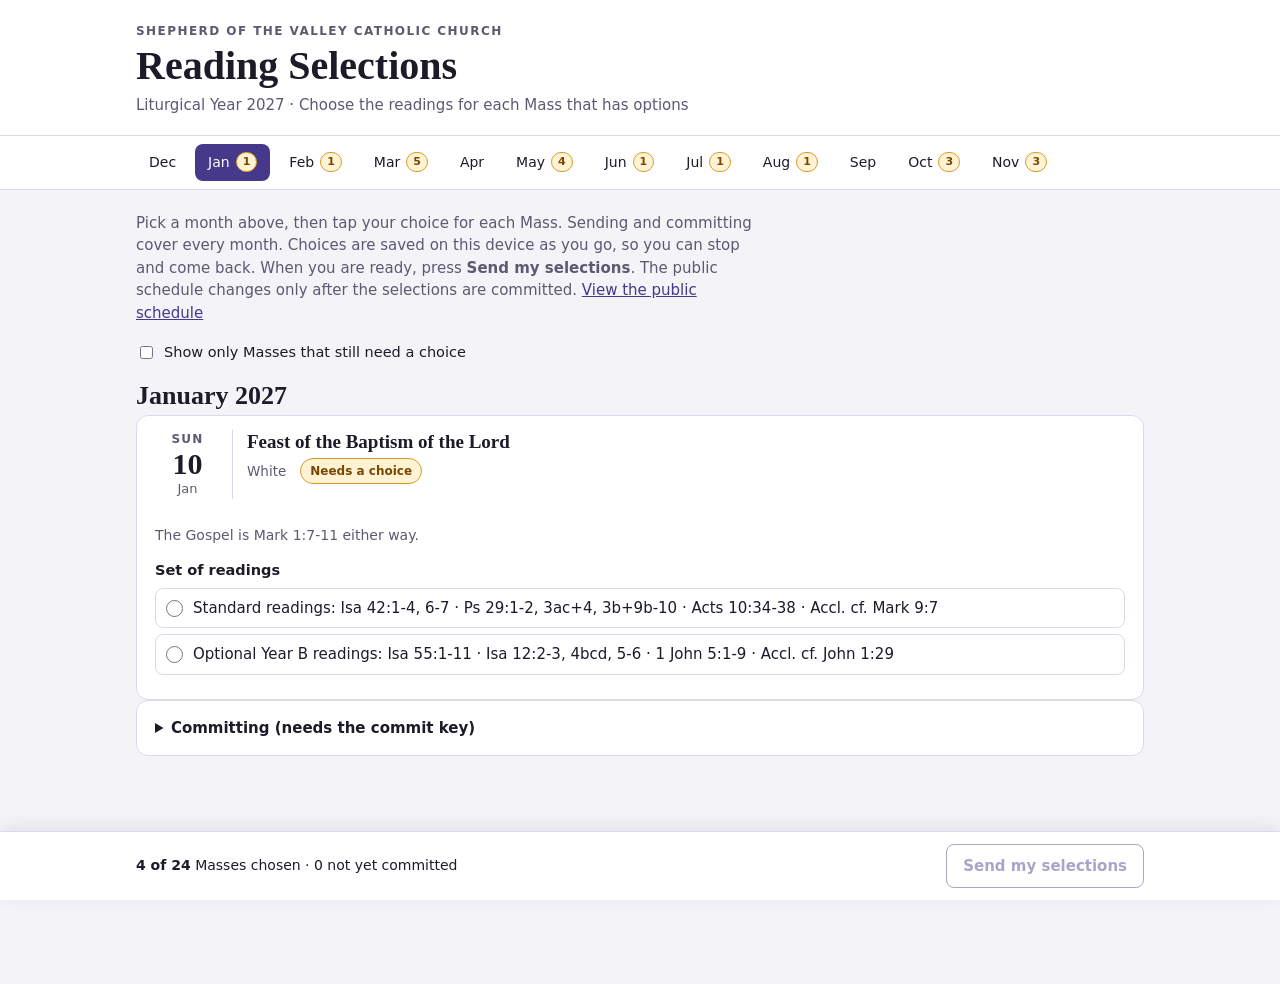
==== commit d2a3bfff: "Show one month at a time on the planning page Co-Authored-By: Claude Sonnet 5.5 <noreply@anthropic.c" ====
--- a/selections.html
+++ b/selections.html
@@ -37,7 +37,8 @@
 .row { display: flex; gap: 10px; flex-wrap: wrap; margin-top: 10px; align-items: center; }
 details.panel summary { cursor: pointer; font-weight: 600; }
 .tog-row { margin: 0 0 16px; font-size: 14.5px; display: flex; gap: 8px; align-items: center; }
-h2.mon { margin-top: 26px; }
+h2.mon { margin-top: 8px; }
+#messages > *, #send-panel { scroll-margin-top: 72px; }
 [hidden] { display: none !important; }
 </style>
 </head>
@@ -49,9 +50,11 @@
   <p class="sub">Liturgical Year 2027 · Choose the readings for each Mass that has options</p>
 </div></header>
 
+<nav aria-label="Months"><div class="wrap" id="nav"></div></nav>
+
 <main><div class="wrap">
   <div id="messages" aria-live="polite"></div>
-  <p class="lede">Tap your choice for each Mass. Choices are saved on this device as you go, so you can stop and come back. When you are ready, press <strong>Send my selections</strong>. The public schedule changes only after the selections are committed. <a href="index.html">View the public schedule</a></p>
+  <p class="lede">Pick a month above, then tap your choice for each Mass. Sending and committing cover every month. Choices are saved on this device as you go, so you can stop and come back. When you are ready, press <strong>Send my selections</strong>. The public schedule changes only after the selections are committed. <a href="index.html">View the public schedule</a></p>
 
   <div class="panel" id="send-panel" hidden>
     <strong>Send this link to the person who commits the selections</strong>
@@ -65,7 +68,7 @@
 
   <details class="panel" id="key-panel">
     <summary>Committing (needs the commit key)</summary>
-    <p style="font-size:14px">Only the person holding the key can change the public schedule. The key is kept in this browser only. Do not save it on a shared computer.</p>
+    <p style="font-size:14px">Only the person holding the key can change the public schedule. The key is kept as a cookie in this browser. Do not save it on a shared computer.</p>
     <input type="password" id="key" autocomplete="off" spellcheck="false" aria-label="Commit key" placeholder="Paste the commit key">
     <div class="row"><button type="button" id="save-key">Use this key</button><button type="button" class="alt" id="forget-key">Forget key</button><span id="key-state" style="font-size:14px"></span></div>
   </details>
@@ -83,7 +86,8 @@
 'use strict';
 const API = 'https://api.github.com/repos/Liberty-Pro/liturgy-schedule';
 const FILE = API + '/contents/selections.js';
-const PICKS_STORE = 'sovcLiturgy.picks', KEY_STORE = 'sovcLiturgy.commitKey';
+const PICKS_STORE = 'sovcLiturgy.picks', KEY_COOKIE = 'sovcLiturgyKey';
+const OLD_KEY_STORE = 'sovcLiturgy.commitKey'; /* where the key was kept before it became a cookie */
 const R = window.Readings;
 const MASSES = MONTHS.flatMap(m => m.e).filter(x => x.sl);
 const MO = ['Jan','Feb','Mar','Apr','May','Jun','Jul','Aug','Sep','Oct','Nov','Dec'];
@@ -103,6 +107,18 @@
 function write(name, value) {
   try { value === null ? localStorage.removeItem(name) : localStorage.setItem(name, value); return true; }
   catch (e) { message('This browser is not letting the page save. Send your selections before closing it.'); return false; }
+}
+/* The key is a cookie so that cookie cleaners can be told to keep it. It is limited to this site's folder.
+   Browsers may shorten the lifetime (Brave allows about six months), so each visit renews it. */
+function readKey() {
+  const hit = document.cookie.split('; ').find(c => c.startsWith(KEY_COOKIE + '='));
+  return hit ? decodeURIComponent(hit.slice(KEY_COOKIE.length + 1)) : '';
+}
+/* Pass '' to delete. Returns false if the browser did not do it. */
+function writeKey(value) {
+  document.cookie = KEY_COOKIE + '=' + encodeURIComponent(value) + '; Path=' + location.pathname.replace(/[^/]*$/, '') +
+    '; Max-Age=' + (value ? 34560000 : 0) + '; Secure; SameSite=Strict';
+  return readKey() === value;
 }
 const savePicks = () => write(PICKS_STORE, JSON.stringify(picks));
 const current = x => has(picks, x.d) ? picks[x.d] : (published[x.d] || R.emptyPick(x));
@@ -136,16 +152,30 @@
     ${R.isEmpty(x, p) ? '' : `<button type="button" class="link" data-clear="${x.d}">Clear this Mass</button>`}
     ${differs(x) && published[x.d] ? `<button type="button" class="link" data-undo="${x.d}" style="margin-left:16px">Go back to the published choice</button>` : ''}</div>`;
 }
+/* One month shows at a time. The address (#dec, #jan, ...) remembers which one across reloads. */
+let month = null;
+const needs = m => m.e.filter(x => x.sl && !R.isComplete(x, current(x)));
+const fromAddress = () => MONTHS.find(m => m.id === location.hash.slice(1));
+function renderNav() {
+  const nav = $('nav'), left = nav.scrollLeft;
+  nav.innerHTML = MONTHS.map(m => { const n = needs(m).length;
+    return `<a href="#${m.id}" ${m === month ? 'aria-current="page"' : ''}>${esc(m.short)}${n ? ` <span class="dot-n" title="${n} still need a choice">${n}</span>` : ''}</a>`; }).join('');
+  nav.scrollLeft = left;
+}
 function renderList() {
+  /* Open on the month in the address, otherwise the first one with something left to choose. */
+  month = month || fromAddress() || MONTHS.find(m => needs(m).length) || MONTHS[0];
   const only = $('only-open').checked;
-  const html = MONTHS.map(m => {
-    const list = m.e.filter(x => x.sl && (!only || !R.isComplete(x, current(x))));
-    return list.length ? `<h2 class="mon">${esc(m.name)}</h2><div class="cards">${list.map(x => `<article class="cel" id="c-${x.d}">${cardInner(x)}</article>`).join('')}</div>` : '';
-  }).join('');
-  $('list').innerHTML = html || '<div class="empty">Every Mass has a choice.</div>';
+  const all = month.e.filter(x => x.sl), list = only ? needs(month) : all;
+  $('list').innerHTML = `<h2 class="mon">${esc(month.name)}</h2>` + (list.length
+    ? `<div class="cards">${list.map(x => `<article class="cel" id="c-${x.d}">${cardInner(x)}</article>`).join('')}</div>`
+    : `<div class="empty">${all.length ? 'Every Mass in this month has a choice.' : 'No Masses in this month need a selection.'}</div>`);
   renderBar();
+  const act = document.querySelector('nav [aria-current]');
+  if (act) act.scrollIntoView({ inline: 'center', block: 'nearest' });
 }
 function renderBar() {
+  renderNav();
   const done = MASSES.filter(x => R.isComplete(x, current(x))).length;
   const c = R.changes(MASSES, picks, published);
   const waiting = c.set.length + c.remove.length;
@@ -221,10 +251,14 @@
     message('The link was not loaded. Your saved choices are unchanged.'); return;
   }
   found.forEach(x => { picks[x.d] = R.clean(x, incoming[x.d]); });
-  savePicks(); renderList();
+  savePicks(); month = MONTHS.find(m => m.e.includes(found[0])) || month; renderList();
   message(`Loaded selections for ${found.length} Mass${found.length === 1 ? '' : 'es'} from the link. Review them below.`, true);
 }
-window.addEventListener('hashchange', receive);
+window.addEventListener('hashchange', () => {
+  const m = fromAddress();
+  if (m) { month = m; renderList(); window.scrollTo(0, 0); }
+  else receive();
+});
 
 /* ---------- committing ---------- */
 async function github(url, token, options) {
@@ -292,17 +326,20 @@
   try {
     const live = await fetchPublished(value);
     key = value; published = live.sel;
-    write(KEY_STORE, key); $('key').value = ''; renderList();
-    message('Key saved on this device. GitHub confirms it can read the schedule; write permission is checked when you commit.', true);
+    const kept = writeKey(key); $('key').value = ''; renderList();
+    message(kept ? 'Key saved on this device. GitHub confirms it can read the schedule; write permission is checked when you commit.'
+      : 'This browser did not keep the key. It will work only until this page is closed.', kept);
   } catch (e) { message(e.message + ' The key was not saved.'); }
 });
-$('forget-key').addEventListener('click', () => { key = ''; write(KEY_STORE, null); $('key').value = ''; renderBar(); message('The key was removed from this device.', true); });
+$('forget-key').addEventListener('click', () => { key = ''; writeKey(''); write(OLD_KEY_STORE, null); $('key').value = ''; renderBar(); message('The key was removed from this device.', true); });
 
 /* ---------- start ---------- */
 async function start() {
   published = window.SEL || {};
   try { picks = JSON.parse(read(PICKS_STORE)) || {}; } catch (e) { picks = {}; }
-  key = read(KEY_STORE) || '';
+  const old = read(OLD_KEY_STORE);
+  key = readKey() || old || '';
+  if (key && writeKey(key) && old) write(OLD_KEY_STORE, null);
   if (key) {
     /* The key holder reads GitHub directly, which is current even while the public page is still updating. */
     try { published = (await fetchPublished(key)).sel; }
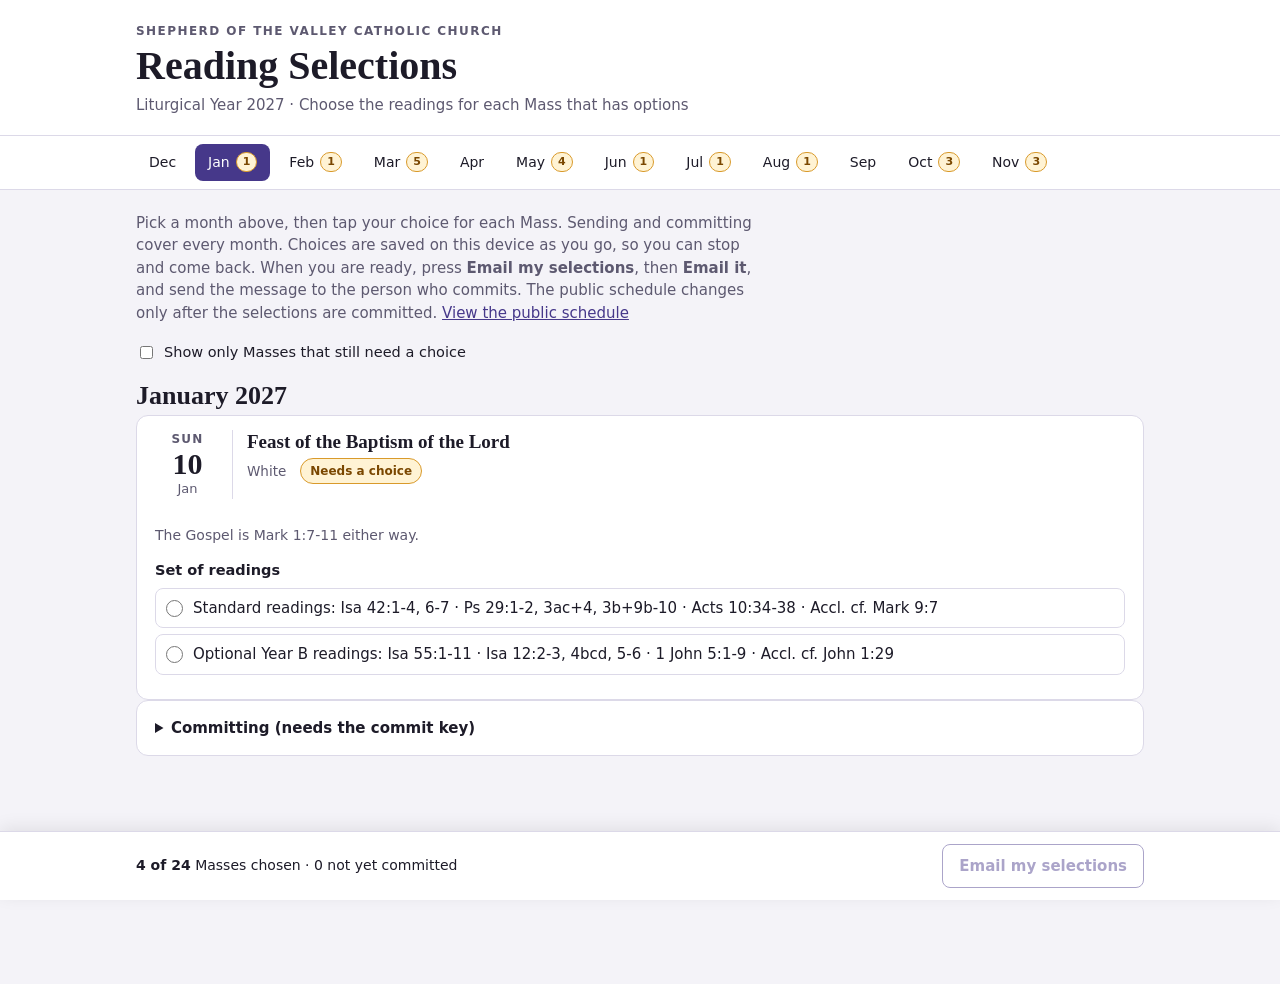
==== commit 96aaca2f: "Rename the send button to "Email my selections" Co-Authored-By: Claude Sonnet 5.5 <noreply@anthropic" ====
--- a/selections.html
+++ b/selections.html
@@ -54,7 +54,7 @@
 
 <main><div class="wrap">
   <div id="messages" aria-live="polite"></div>
-  <p class="lede">Pick a month above, then tap your choice for each Mass. Sending and committing cover every month. Choices are saved on this device as you go, so you can stop and come back. When you are ready, press <strong>Send my selections</strong>. The public schedule changes only after the selections are committed. <a href="index.html">View the public schedule</a></p>
+  <p class="lede">Pick a month above, then tap your choice for each Mass. Sending and committing cover every month. Choices are saved on this device as you go, so you can stop and come back. When you are ready, press <strong>Email my selections</strong>, then <strong>Email it</strong>, and send the message to the person who commits. The public schedule changes only after the selections are committed. <a href="index.html">View the public schedule</a></p>
 
   <div class="panel" id="send-panel" hidden>
     <strong>Send this link to the person who commits the selections</strong>
@@ -76,7 +76,7 @@
 
 <div class="bar"><div class="wrap">
   <div class="count" id="count"></div>
-  <button type="button" class="alt" id="send">Send my selections</button>
+  <button type="button" class="alt" id="send">Email my selections</button>
   <button type="button" id="commit" hidden>Commit to public page</button>
 </div></div>
 
